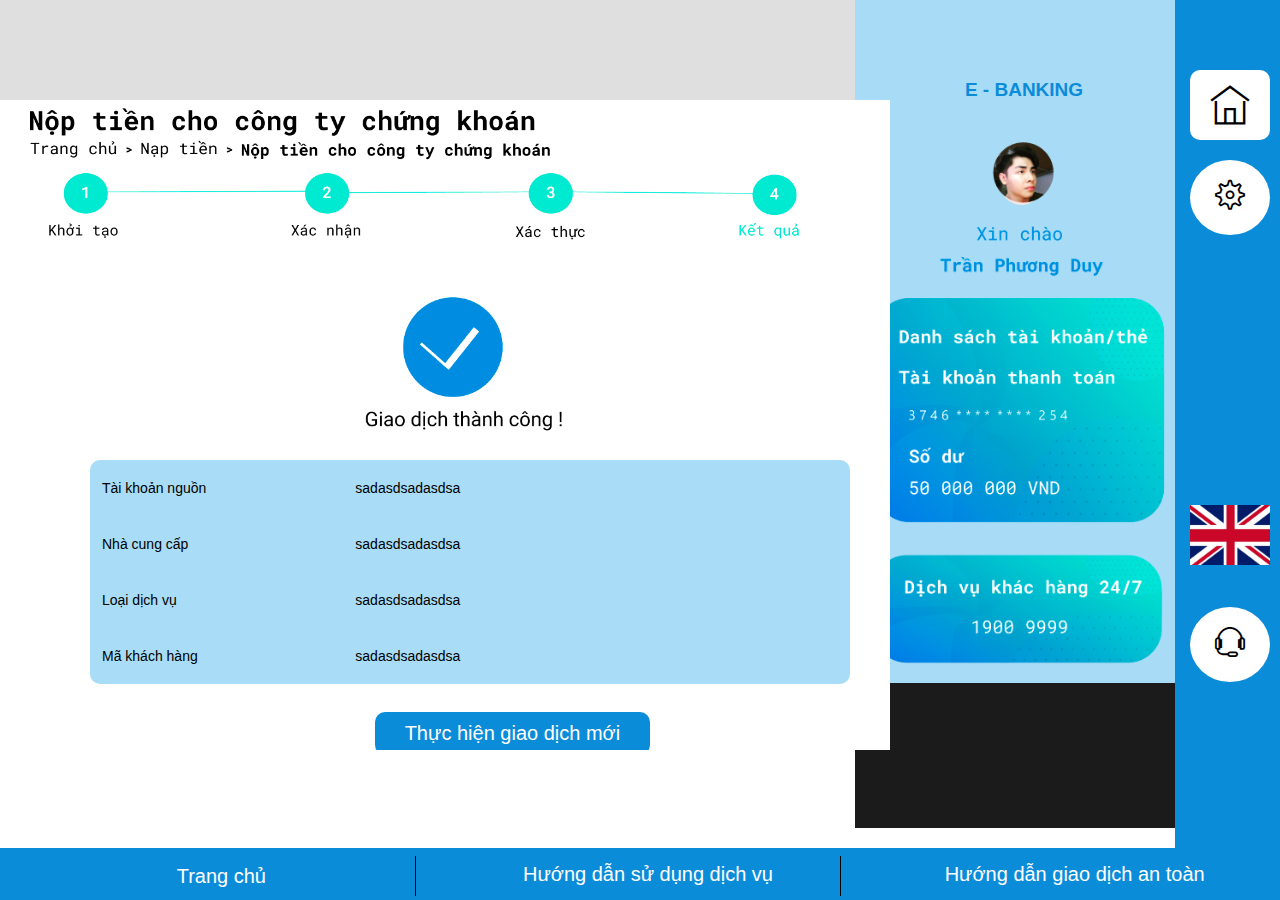
==== e-banking/chungkhoankq.html @ def2f284 "add project" ====
<!DOCTYPE html>
<html lang="en">
<head>
    <meta charset="UTF-8">
    <meta http-equiv="X-UA-Compatible" content="IE=edge">
    <meta name="viewport" content="width=device-width, initial-scale=1.0">
    <title>Document</title>

    <link rel="stylesheet" href="./assets/css/base.css">
    <link rel="stylesheet" href="./assets/css/main.css">
    <link rel="stylesheet" href="./assets/css/grid.css">
    <link rel="stylesheet" href="./assets/fonts/themify-icons.css">
    <link rel="stylesheet" href="./assets/css/news-infomation.css">
    <link rel="stylesheet" href="./assets/css/admin.css">
    <link rel="stylesheet" href="./assets/css/admin-info.css">
</head>
<body>
    <div id="main">
        
           
            <nav class="sidebar"> 
                <ul>   <li><a href="#">E - BANKING</a></li>
                      <li>
                        <div class="img"> 
                         <img src="./assets/img/daidien.png">
                        </div>
            
                       </li>
              </ul>
           </nav>
            <nav class="ktmduke ">
              
                <div class="home"><a href="./index.html"><i class=ti-home></i></a></div>
                <div class="home2"><i class=ti-settings></i></div>
                <div class="home3"><img src="./assets/img/co.png"></div>
                
                <div class="home4"><i class=ti-headphone-alt></i></div>
              
            </nav>

           

            <!--  -->
       
           
           <div class="ttn data-name colordfdfdf "></div>
           <div class="ttnt data-name colordfdfdf ">
              <!-- <div class="row ">
                  <div class ="col cailan l-3">
                      <div class="tron"><p>1</p></div>
                      <div class = "chu row"> <p>con cac</p></div>
                  </div>
                  <div class ="col l-3">
                    <div class="tron"><p>2</p></div>
                  </div>
                   <div class ="col l-3">
                        <div class="tron"><p>3</p></div>
                 </div>
                  <div class ="col l-3">
                         <div class="tron"><p>4</p></div>
                  </div>
                
            </div> -->
            <div class="cailan">
              <img src="./assets/img/ck4.png">
            </div>
            <div class="cailan">
                <img src="./assets/img/thanhcong.png">
              </div>
           
            <div class="row nhap">
              <div class="col l-4 colchu">Tài khoản nguồn</div>
              <div class= "col l-8 colnhap">
               <p>sadasdsadasdsa</p>

              </div>
              <div class="col l-4 colchu">Nhà cung cấp</div>
              <div class= "col l-8 colnhap">
                <p>sadasdsadasdsa</p>

              </div>
              <div class="col l-4 colchu">Loại dịch vụ</div>
              <div class= "col l-8 colnhap">
                <p>sadasdsadasdsa</p>
            </div>
              <div class="col l-4 colchu">Mã khách hàng</div>
              <div class= "col l-8 colnhap">
                <p>sadasdsadasdsa</p>
              </div>
            </div>
          
            
            
            <div class="row"> 
                <div class="col ok l-o-4 "><a href="./index.html"><button class="btnth marginl40">Thực hiện giao dịch mới</button></a></div>
              </div>

          
          
          
          
          </div>  
      </div>
     

   
       
   </div>

       
         
             
        
          </div>
          
          <!-- ------------------------------- -->
   
          <!-- ------------------------------- -->
 
          <div id="footer " class="grid">
            <div class="fot row">
              <div class=" col l-4"><a href="./index.html">Trang chủ</a></div>
           <div class=" col t l-4"><p>Hướng dẫn sử dụng dịch vụ</p></div>
           <div class=" col l-4"><p>Hướng dẫn giao dịch an toàn</p></div>
           </div>
        </div>
        <!-- ---------------------------------------------------------------- -->
        
    </div>
   
</body>
</html>


<!-- nha kich thuoc 340 290 -->
---- e-banking/assets/css/base.css ----
:root {
    --white--color:#fff;
    --black--color:#000;
    --text--color:#333;
}
* {
    box-sizing: border-box;
    padding: 0;
    margin: 0;
  
}
html {
    font-size:62.5%;
    font-family: Arial, Helvetica, sans-serif;
}
p {
    font-size:1rem;
    line-height:1.6rem;
    font-family: sans-serif;
    box-sizing: border-box;
}

#main{
    overflow: hidden;
}
---- e-banking/assets/css/main.css ----
#header {
    position: fixed;
    top:0;
    right:0;
    left:0;
    z-index: 1;   
}
#nav {
    display:flex;
    background-color:#25C8B4;
    height: 60px; 
    justify-content: space-between;
}
#nav .nav-project a,
#nav .nav-introduce a
{
color:#F9B808;
}
.header-img {
    height:60px;
    width:60px;
    padding:2px 2px;
}
.header-img:hover {
    opacity:0.6;
}
#nav .nav-item{
    color: cornsilk;
    list-style:none;
    margin:0 16px;
    position: relative;
}
.header-wishlist{
    height:25px;
    width:25px;
    line-height:60px;
    justify-content: none;  
}
#nav>.nav-item>li {
    display: inline-block;
    padding: 0 8px;
}
.nav-item > li > a {
    text-decoration:none;
    color:#fff;
    font-size:18px;
    line-height: 60px;
}
#nav .nav-item>li:hover>a {
    color:#F9B808;
}
#nav .nav-item .subnav {
    position:absolute;
    display:none;
}
#nav .nav-item>li:hover> .subnav {
    display:block;
    position:absolute;
}
#nav .subnav li{
    display:block;
    background-color:#25C8B4;
    list-style-type: none;
    min-width: 150px;
    text-align: center;
}
#nav .subnav a{
    color: #fff;
    text-decoration:none;
    font-size: 18px;
    line-height: 60px;
    padding: 0 16px;
}
#nav .subnav>li:hover>a{
    color:#F9B808;
}
#nav .subnav>li:hover{
    background-color:#C0F7FB;
    box-shadow:0 10px 10px #C0F7FB;
}
#nav .header-wishlist:hover{
    opacity:0.6;
}
#introduce--slider--section{
    position: relative;
    margin-top: 60px;
    padding-top: 50%;
    /* them vao o tren 50% chieu ngang cua no */
    background: url('/assets/img/introduce-section/slider-img.png') top center/ cover no-repeat;
}
#introduce--value--sction{
margin-top: 50px;
padding-bottom: 200px;
background:url('/assets/img/introduce-section/1backgroundimg.png') top center/cover no-repeat;

}
#introduce--value--section .value-item  {

}
#introduce--value--section .value-img{
 
}
#introduce--value--section .-img{
    width:200px;
    height:200px;
    border: 10px solid #25C8B4;
    border-radius: 50%;
    margin-top:20px;
}
#introduce--value--section .-img:hover{
border: 10px solid #C0F7FB;
box-shadow:0 0 15px rgb(113, 234, 250);
opacity:0.6;
}
#introduce--value--section h1{
    padding-top:40px;
    font-size:20px;
    color:#F9B808;
}
#introduce--value--section p{
    padding-top: 20px;
    font-size:18px;
    line-height:30px;
  
}
#introduce--partner--section{
    background-color: #C0F7FB;
    border-bottom: 100px solid #c0f7fb;
    border-top: 100px solid #c0f7fb;
}

#introduce--partner--section .row{
    background-color: #fff;
}

#introduce--partner--section h1{
    margin-top: 20px;
    color:#F9B808;
    text-align:center;
    font-weight: 200;
    font-size:40px;
}

.footer-item-1 .footer--logo{
padding-top: 60px;
}
 .footer-logo-img{
    margin-top: 10px;
    width:80%;
}
.footer-item-2{
    margin: 0 24px;
}
.footer-item-2 .head h1{
    font-size:40px;
    margin-top: 60px;
    margin-bottom: 20px;
    border-bottom:2px solid #000;
    text-align: left;
}
.footer-item-2 .footer-paragraph p{
    text-align: left;
    font-size:16px;
    line-height: 28px;
}
.footer-item-3 h1{
    font-size:40px;
    margin-top: 60px;
    margin-bottom: 20px;
    border-bottom: 2px solid #000;
}
.footer-item-{
    margin: 0 0px;
}


.footer-item-3 .footer-contact  a{
    text-align:center;
    padding:10px 0;
    padding-left: 10px;
    padding-right: 10px;
    margin-top:10px;
    margin-bottom: 100px;
    font-size:20px;
    cursor: pointer;
    box-shadow:0 5px 5px 5px #929797;
}
---- e-banking/assets/css/grid.css ----
#nav .subnav li{
    color: #fff;
    text-decoration:none;
    font-size: 18px;
    line-height: 60px;
    padding: 0 16px;
}

#nav .subnav>li:hover{
    background-color:#C0F7FB;
    box-shadow:0 10px 10px #C0F7FB;
    color:#F9B808;
    cursor: pointer;
}
.grid {
    width: 100%;
    /* display: block; */
    padding: 0;
}
.grid.wide {
    max-width: 1200px;
    margin: 0 auto;
}
.row {
    display: flex;
    flex-wrap: wrap;
    margin-left: -4px;
    margin-right: -4px;
}
.row.no-gutters {
    margin-left: 0;
    margin-right: 0;
}

.col {
    padding-left: 4px;
    padding-right: 4px;
}

.row.no-gutters .col {
    padding-left: 0;
    padding-right: 0;
}

.c-0 {
    display: none;
}

.c-1 {
    flex: 0 0 8.33333%;
    max-width: 8.33333%;
}

.c-2 {
    flex: 0 0 16.66667%;
    max-width: 16.66667%;
}

.c-3 {
    flex: 0 0 25%;
    max-width: 25%;
}

.c-4 {
    flex: 0 0 33.33333%;
    max-width: 33.33333%;
}

.c-5 {
    flex: 0 0 41.66667%;
    max-width: 41.66667%;
}

.c-6 {
    flex: 0 0 50%;
    max-width: 50%;
}

.c-7 {
    flex: 0 0 58.33333%;
    max-width: 58.33333%;
}

.c-8 {
    flex: 0 0 66.66667%;
    max-width: 66.66667%;
}

.c-9 {
    flex: 0 0 75%;
    max-width: 75%;
}

.c-10 {
    flex: 0 0 83.33333%;
    max-width: 83.33333%;
}

.c-11 {
    flex: 0 0 91.66667%;
    max-width: 91.66667%;
}

.c-12 {
    flex: 0 0 100%;
    max-width: 100%;
}

.c-o-1 {
    margin-left: 8.33333%;
}

.c-o-2 {
    margin-left: 16.66667%;
}

.c-o-3 {
    margin-left: 25%;
}

.c-o-4 {
    margin-left: 33.33333%;
}

.c-o-5 {
    margin-left: 41.66667%;
}

.c-o-6 {
    margin-left: 50%;
}

.c-o-7 {
    margin-left: 58.33333%;
}

.c-o-8 {
    margin-left: 66.66667%;
}

.c-o-9 {
    margin-left: 75%;
}

.c-o-10 {
    margin-left: 83.33333%;
}

.c-o-11 {
    margin-left: 91.66667%;
}

/* >= Tablet */
@media (min-width: 740px) {
    .row {
        margin-left: -8px;
        margin-right: -8px;
    }

    .col {
        padding-left: 8px;
        padding-right: 8px;
    }

    .m-0 {
        display: none;
    }

    .m-1,
    .m-2,
    .m-3,
    .m-4,
    .m-5,
    .m-6,
    .m-7,
    .m-8,
    .m-9,
    .m-10,
    .m-11,
    .m-12 {
        display: block;
    }

    .m-1 {
        flex: 0 0 8.33333%;
        max-width: 8.33333%;
    }

    .m-2 {
        flex: 0 0 16.66667%;
        max-width: 16.66667%;
    }

    .m-3 {
        flex: 0 0 25%;
        max-width: 25%;
    }

    .m-4 {
        flex: 0 0 33.33333%;
        max-width: 33.33333%;
    }

    .m-5 {
        flex: 0 0 41.66667%;
        max-width: 41.66667%;
    }

    .m-6 {
        flex: 0 0 50%;
        max-width: 50%;
    }

    .m-7 {
        flex: 0 0 58.33333%;
        max-width: 58.33333%;
    }

    .m-8 {
        flex: 0 0 66.66667%;
        max-width: 66.66667%;
    }

    .m-9 {
        flex: 0 0 75%;
        max-width: 75%;
    }

    .m-10 {
        flex: 0 0 83.33333%;
        max-width: 83.33333%;
    }

    .m-11 {
        flex: 0 0 91.66667%;
        max-width: 91.66667%;
    }

    .m-12 {
        flex: 0 0 100%;
        max-width: 100%;
    }

    .m-o-1 {
        margin-left: 8.33333%;
    }

    .m-o-2 {
        margin-left: 16.66667%;
    }

    .m-o-3 {
        margin-left: 25%;
    }

    .m-o-4 {
        margin-left: 33.33333%;
    }

    .m-o-5 {
        margin-left: 41.66667%;
    }

    .m-o-6 {
        margin-left: 50%;
    }

    .m-o-7 {
        margin-left: 58.33333%;
    }

    .m-o-8 {
        margin-left: 66.66667%;
    }

    .m-o-9 {
        margin-left: 75%;
    }

    .m-o-10 {
        margin-left: 83.33333%;
    }

    .m-o-11 {
        margin-left: 91.66667%;
    }
}

/* PC medium resolution > */
@media (min-width: 1113px) {
    .row {
        margin-left: -12px;
        margin-right: -12px;
    }

    .row.sm-gutter {
        margin-left: -5px;
        margin-right: -5px;
    }

    .col {
        padding-left: 12px;
        padding-right: 12px;
    }

    .row.sm-gutter .col {
        padding-left: 5px;
        padding-right: 5px;
    }

    .l-0 {
        display: none;
    }

    .l-1,
    .l-2,
    .l-2-4,
    .l-3,
    .l-4,
    .l-5,
    .l-6,
    .l-7,
    .l-8,
    .l-9,
    .l-10,
    .l-11,
    .l-12 {
        display: block;
    }

    .l-1 {
        flex: 0 0 8.33333%;
        max-width: 8.33333%;
    }

    .l-2 {
        flex: 0 0 16.66667%;
        max-width: 16.66667%;
    }

    .l-2-4 {
        flex: 0 0 20%;
        max-width: 20%;
    }

    .l-3 {
        flex: 0 0 25%;
        max-width: 25%;
    }

    .l-4 {
        flex: 0 0 33.33333%;
        max-width: 33.33333%;
    }

    .l-5 {
        flex: 0 0 41.66667%;
        max-width: 41.66667%;
    }

    .l-6 {
        flex: 0 0 50%;
        max-width: 50%;
    }

    .l-7 {
        flex: 0 0 58.33333%;
        max-width: 58.33333%;
    }

    .l-8 {
        flex: 0 0 66.66667%;
        max-width: 66.66667%;
    }

    .l-9 {
        flex: 0 0 75%;
        max-width: 75%;
    }

    .l-10 {
        flex: 0 0 83.33333%;
        max-width: 83.33333%;
    }

    .l-11 {
        flex: 0 0 91.66667%;
        max-width: 91.66667%;
    }

    .l-12 {
        flex: 0 0 100%;
        max-width: 100%;
    }

    .l-o-1 {
        margin-left: 8.33333%;
    }

    .l-o-2 {
        margin-left: 16.66667%;
    }

    .l-o-3 {
        margin-left: 25%;
    }

    .l-o-4 {
        margin-left: 33.33333%;
    }

    .l-o-5 {
        margin-left: 41.66667%;
    }

    .l-o-6 {
        margin-left: 50%;
    }

    .l-o-7 {
        margin-left: 58.33333%;
    }

    .l-o-8 {
        margin-left: 66.66667%;
    }

    .l-o-9 {
        margin-left: 75%;
    }

    .l-o-10 {
        margin-left: 83.33333%;
    }

    .l-o-11 {
        margin-left: 91.66667%;
    }
}

/* Tablet - PC low resolution */
@media (min-width: 740px) and (max-width: 1023px) {
    .wide {
        width: 644px;
    }
}

/* > PC low resolution */
@media (min-width: 1024px) and (max-width: 1239px) {
    .wide {
        width: 984px;
    }

    .wide .row {
        margin-left: -12px;
        margin-right: -12px;
    }

    .wide .row.sm-gutter {
        margin-left: -5px;
        margin-right: -5px;
    }

    .wide .col {
        padding-left: 12px;
        padding-right: 12px;
    }

    .wide .row.sm-gutter .col {
        padding-left: 5px;
        padding-right: 5px;
    }

    .wide .l-0 {
        display: none;
    }

    .wide .l-1,
    .wide .l-2,
    .wide .l-2-4,
    .wide .l-3,
    .wide .l-4,
    .wide .l-5,
    .wide .l-6,
    .wide .l-7,
    .wide .l-8,
    .wide .l-9,
    .wide .l-10,
    .wide .l-11,
    .wide .l-12 {
        display: block;
    }

    .wide .l-1 {
        flex: 0 0 8.33333%;
        max-width: 8.33333%;
    }

    .wide .l-2 {
        flex: 0 0 16.66667%;
        max-width: 16.66667%;
    }

    .wide .l-2-4 {
        flex: 0 0 20%;
        max-width: 20%;
    }

    .wide .l-3 {
        flex: 0 0 25%;
        max-width: 25%;
    }

    .wide .l-4 {
        flex: 0 0 33.33333%;
        max-width: 33.33333%;
    }

    .wide .l-5 {
        flex: 0 0 41.66667%;
        max-width: 41.66667%;
    }

    .wide .l-6 {
        flex: 0 0 50%;
        max-width: 50%;
    }

    .wide .l-7 {
        flex: 0 0 58.33333%;
        max-width: 58.33333%;
    }

    .wide .l-8 {
        flex: 0 0 66.66667%;
        max-width: 66.66667%;
    }

    .wide .l-9 {
        flex: 0 0 75%;
        max-width: 75%;
    }

    .wide .l-10 {
        flex: 0 0 83.33333%;
        max-width: 83.33333%;
    }

    .wide .l-11 {
        flex: 0 0 91.66667%;
        max-width: 91.66667%;
    }

    .wide .l-12 {
        flex: 0 0 100%;
        max-width: 100%;
    }

    .wide .l-o-1 {
        margin-left: 8.33333%;
    }

    .wide .l-o-2 {
        margin-left: 16.66667%;
    }

    .wide .l-o-3 {
        margin-left: 25%;
    }

    .wide .l-o-4 {
        margin-left: 33.33333%;
    }

    .wide .l-o-5 {
        margin-left: 41.66667%;
    }

    .wide .l-o-6 {
        margin-left: 50%;
    }

    .wide .l-o-7 {
        margin-left: 58.33333%;
    }

    .wide .l-o-8 {
        margin-left: 66.66667%;
    }

    .wide .l-o-9 {
        margin-left: 75%;
    }

    .wide .l-o-10 {
        margin-left: 83.33333%;
    }

    .wide .l-o-11 {
        margin-left: 91.66667%;
    }
}
.col {
    text-align: center;
   
    background-clip: content-box;
    margin-top: 8px;
    margin-bottom: 8px;
}
@media (min-width: 1024px) {
    iframe{
        height:662px;
}}
@media (min-width: 740px) and (max-width: 1023px) 
 {
     iframe{
        height:354px;
        width:100%;
    }
}
@media (max-width:739px) {
    iframe{
        height:354px;
        width:100%
    }
}
.margin-top-60px{
    margin-top: 60px;
}
.margin-bottom--8px{
    margin-bottom:-8px;
}
.margin-top-8px{
    margin-top: 8px;
}
.margin-left-right{
    margin-left:4px;
    margin-right: 0px;
}
.text{
    word-wrap: break-word;
    white-space: pre-wrap;
}
.border-4px {
    border: 4px solid #25c8b4;
}
.border-4px-2 {
    border: 4px solid #c0f7fb;
}
.border-2px {
    border: 4px solid #c0f7fb;
}
.border-around-4px {
    border-left: 4px solid #c0f7fb;
    border-right: 4px solid #c0f7fb;
    border-bottom: 4px solid #c0f7fb;
    
}
.border-around-4px-2{
    border-left: 12px solid #25c8b4;
    border-right: 4px solid #25c8b4;
    border-bottom: 4px solid #25c8b4;
    
}
.border-bottom-4px{
    border-bottom: 4px solid #c0f7fb;
}
.margin-left--2px{
    margin-left:-2px;
}
.btn{
    background-color:#25c8b4;
    font-size: 16px;
    line-height: 40px;
    text-align: center;
    padding:2px;
    text-transform: uppercase;
    margin-bottom: -6px;
}
.btn:hover {
    background-color:#c0f7fb;
    cursor: pointer;
}
.more-btn{
    background-color:#25c8b4;
    font-size: 16px;
    line-height: 40px;
    text-align: center;
    padding:10px;
    text-transform: uppercase;

}
.date-submit{
    position:absolute;
    right:0;
    bottom:0;
}
.more-btn:hover {
    background-color:#c0f7fb;
    cursor: pointer;
}
.sort-btn{
    margin-top:10px;
    background-color:#fff;
    font-size: 16px;
    line-height: 40px;
    text-align: center;
    border: 2px solid #c0f7fb;
    /* border-top-right-radius:20%;
    border-bottom-left-radius: 10%;
    border-bottom-right-radius: 10%;
    border-top-left-radius: 10%; */
    text-transform: uppercase;
}
.sort-btn:hover{
    border-color:#25c8b4;;
}
    .margin-left--8px{
margin-left:-24px;
    }
    .margin-left--16px{
        margin-left:-16px;
            }
    .padding-right-16px{
        padding-right: 16px;
    }
  
.margin-left-30px{
    margin-left:30px;
}
.margin-left-60px{
    margin-left:90px;
}
.margin-left-90px{
    margin-left:150px;
}
.background-color{
    background-color:#c0f7fb;
}
.font-size-20px{
    font-size:20px;
    text-transform:uppercase;
    text-align: left;
    color:#000;
}
.margin-left-right-80px{
    margin-left: 80px;
    margin-right: 80px;
}
.text-align-center{
    text-align:center;
  
}
.text-decoration-none{
    text-decoration: none;
    color: black;
}
.text-decoration-none-red{
    text-decoration: none;
    color:red;
}
.color-yellow{
    color: yellow;
}
.background-color-blue{
    background-color:#c0f7fb;
}
.input-field i{
    font-size: 20px;
    padding: 0 20px;
}

/* FORM DANG NHAP */

  
.popup-login .content {
    position: fixed;
  
    z-index: 1;  

   
    top: 50%;
    left: 50%;
    transform: translate(-50%,-150%) scale(0);
    width: 600px;
    height: 420px;
    z-index: 2;
    text-align: center;
    padding: 60px 0 0 0;
     border-radius: 18px;
    border: 2px solid #25c8b4;
    /* background: rgba(192, 247, 251, 1); */
    background:#fff;
    z-index: 1;
   }
   
   .popup-login .close-btn {
    position: absolute;
    right: 20px;
    top: 20px;
    width: 30px;
    height: 30px;
    color: white;
    font-size: 30px;
    border-radius: 50%;
    padding: 0px 5px 7px 5px;
    background: #25c8b4;
 
    }
   
   .popup-login.active .content {
   transition: all 300ms ease-in-out;
   transform: translate(-50%,-50%) scale(1);
   }
   
   .loginh1 h1 {
    text-align: center;
    font-size: 32px;
    font-weight: 600;
    padding-top: 20px;
    padding-bottom: 10px;
   }
   
  .logina a {
    font-weight: 600;
    color: white;
   }
   
   .input-field .validate {
       margin-top:10px;
   padding: 20px 80px;
   font-size: 16px;
   border-radius: 10px;
   border: none;
   margin-bottom: 15px;
   color: #000;
   background: #FFF;
     border: 1px solid #25c8b4;
   outline: none;
   }
   
   .first-button {
   color: white;
   font-size: 18px;
   font-weight: 500;
   padding: 30px 50px;
   border-radius: 40px;
   border: none;
   position: absolute;
   top: 50%;
   left: 20%;
   transform: translate(-50%, -50%);
   background: #25c8b5;
   box-shadow:  18px 18px 25px #1e1e1e, 
                -15px -15px 25px #1e1e1e;
   transition: box-shadow .35s ease !important;
   outline: none;
   }
   
   .first-button:active {  
   background: linear-gradient(145deg, #222222, #292929);
   box-shadow:  5px 5px 10px #262626, 
                -5px -5px 10px #262626;
   border: none;
   }
   
   .second-button {
   color: white;
   font-size: 18px;
   font-weight: 500;
   margin-top: 10px;
   margin-bottom: 10px;
   padding: 10px 30px;
   border-radius: 4px;
   border: none;
   background: #25c8b4;
 
   transition: box-shadow .35s ease !important;
   outline: none;
   }
   
   .second-button:active{
   background: linear-gradient(145deg,#222222, #292929);
   box-shadow: 5px 5px 10px #262626, -5px -5px 10px #262626;
   border: none;
   outline: none;
   }
   .loginp p{
   color: #bfc0c0;
   font-size: 100px;
   padding: 20px;
   }
   /* dangki */
   .popup-registration .content {
    position: fixed;
  
    z-index: 1;  

    top: 50%;
    left: 50%;
    transform: translate(-50%,-150%) scale(0);
    width: 600px;
    height: 600px;
    z-index: 2;
    text-align: center;
    padding: 60px 0 0 0;
     border-radius: 18px;
    border: 2px solid #25c8b4;
    /* background: rgba(192, 247, 251, 1); */
    background:#fff;
    z-index: 1;
   }
   
   .popup-registration .close-btn {
    position: absolute;
    right: 20px;
    top: 20px;
    width: 30px;
    height: 30px;
    color: white;
    font-size: 30px;
    border-radius: 50%;
    padding: 0px 5px 7px 5px;
    background: #25c8b4;
 
    }
    input[type="checkbox"] {
        -webkit-appearance: checkbox;
           -moz-appearance: checkbox;
                appearance: checkbox;
        display: inline-block;
        width: auto;
      }
   .popup-registration.active .content {
   transition: all 300ms ease-in-out;
   transform: translate(-50%,-50%) scale(1);
   }
   .position-initial{
       position:initial;

   }
   .position-absolute{
       position:absolute;
   }
.margin-49px{
    margin:4px;
}
.wishlist{
    width:600px;
    height:500px;
    overflow: hidden;
    overflow-y: scroll;
    background-color:#fff;
    display: none;
}
#nav .nav-item .wishlist{
    transform: translate(-100%,0);
    position: absolute;
    border:1px solid #25c8b4;
    padding:0px 20px;
}
.wl--estate--item--info{
    margin-left: -2px;
}
 .cha:hover{
    border:1px solid #25c8b4;
}
.wl--estate--item--info .text{

    font-size:12px;
    line-height: 14px;
    text-align:left;
    color:#000;
    margin-left: 20px;
}
#nav .nav-item>li:hover .wishlist{
    display:block;
    /* transform: translate(-100%,0) */
}
.height-120px{
    height:140px;
}
.wl-img{

}
.cha{
border: 4px solid #c0f7fb;
}
.llo{

}
.llo p{
text-align:right;
padding-right: 60px;
color: #C0F7FB;
}
.pagination{
    border: 1px solid #c0f7fb;
    border-radius: 16px;
    margin-top:20px;
}
.pagination a {
    color: black;
    /* line-height: 16px; */
    font-size:16px;
    float: left;

    padding: 16px 16px;
    text-decoration: none;
    transition: background-color .3s;
  }
  
  /* Style the active/current link */
  .pagination a.active {
    background-color: #c0f7fb;
    color: white;
    
  }
  .margin-left-12px{
      margin-left:12px;
  }
  
  /* Add a grey background color on mouse-over */
  .pagination a:hover:not(.active) {background-color: #ddd;}
.subnavli{
   width:350px;
    transform: translate(-50%,0);
    font-size: 20px;
}
.max-widtht{
    max-width:950px;

}
.minwidtht{
    min-width:950px;
    margin-right: 50px;
}


.ttnt{
    overflow: hidden;
    color:#0B8CD9;
    overflow-y: scroll;
    max-width:980px;
   background:#fff;
    margin-right:390px;
   margin-bottom: 50px;;
    position: relative;
}

.margin-right90px{
    margin-right:90px;
}

input[type=password], select, textarea{
    width: 100%;
    padding: 12px;
    border: 1px solid #ccc;
    border-radius: 4px;
    box-sizing: border-box;
    resize: vertical;
}
.ttnt i{
    font-size: 25px;
    color:#0B8CD9;
}
.ttnt i:hover{
    color:#25c8b5;
}
.ttnt a:hover{
    color:#25c8b5;
    cursor: pointer;
    text-decoration: none;
}
.ttnt a{
    text-decoration: none;
    color:#0B8CD9;
}
.ckbtn p {
    color:#fff;
    font-size: 20px;
    line-height: 40px;

}
.home a{
    text-decoration: none;
    color:#000;
}
.home:hover a{
    text-decoration: none;
    color:#0B8CD9;
}
.ckbtn{
  
    background-color:#0B8CD9;

    border-radius: 25px 0px 0px 25px;
    
  }
.fot p{
    font-size:20px;
    padding-top:10px;
    padding-left:40px;
    color:#fff;
}
.fot p:hover{
   color:#25c8b4;
   cursor: pointer;
}
.fot a:hover{
    opacity:80% ;
    cursor: pointer;
 }
.fot a{
    line-height: 40px;;
    font-size:20px;
    padding-top:10px;
    padding-left:40px;
    color:#fff;
    text-decoration: none;
}
.t{
    border-left:1px solid #000;
    border-right:1px solid #000;
}




.tron{
    width:60px;height:60px;
    border-radius:50%;
    background-color:#0B8CD9;
    margin-left:40px;
}

.tron p{
    line-height: 60px;
    font-size:20px;
    color:white;
}
.chu p{
    text-align:center;
}
.cailan img{

    max-width:100%;
}
.nhap {

    margin-left:90px;
    background-color:#a9dcf6;
    width:760px;
   
    margin-top: 10px;
    border-radius: 10px;
}

    input[type=text], select, textarea{
    width:100%;
  
    margin-top:5px;
    height:42px;
    padding: 12px;
    border: 1px solid #ccc;
    border-radius: 8px;
    box-sizing: border-box;
    resize: vertical;
  }
.colchu{
    
    font-size: 14px;
    color: #000;
    line-height:40px;
    text-align: left;
}
.colnhap p{
    font-size: 14px;
    color: #000;
    line-height:40px;
    text-align: left;
}

.colnhap{
    
    font-size: 16px;
    line-height:40px;
    color: #000;
    text-align:left;
}
.marginleft20{
    margin-left:20px;
} 
.ocef button{
    margin-top:20px;
    margin-left:400px;
    border: none;
    color: #fff;
    background-color: #0B8CD9;
    font-size:20px;
    padding:10px 30px;
    border-radius:10px;
    margin-bottom: 100px;
}


.ocef button:hover{
    background-color:#a9dcf6;
    cursor: pointer;
}
.ok button{
    margin-top:20px;
  
    border: none;
    color: #fff;
    background-color: #0B8CD9;
    font-size:20px;
    padding:10px 30px;
    border-radius:10px;
    margin-bottom: 100px;
    min-width: 190px;
}
.close button{
    margin-top:20px;
    border: 4px solid #0b8cd9;
    border: none;
    color: #fff;
    background-color: #50addb;
    font-size:20px;
    padding:10px 30px;
    border-radius:10px;
    margin-bottom: 100px;
    min-width: 190px;
}

.ok button:hover{
    background-color:#a9dcf6;
    cursor: pointer;
}
.close button:hover{
    background-color:#a9dcf6;
    cursor: pointer;
}
.marginl40{
    margin-left:50px;
}
---- e-banking/assets/fonts/themify-icons.css ----
@font-face {
	font-family: 'themify';
	src:url('fonts/themify.eot?-fvbane');
	src:url('fonts/themify.eot?#iefix-fvbane') format('embedded-opentype'),
		url('fonts/themify.woff?-fvbane') format('woff'),
		url('fonts/themify.ttf?-fvbane') format('truetype'),
		url('fonts/themify.svg?-fvbane#themify') format('svg');
	font-weight: normal;
	font-style: normal;
}

[class^="ti-"], [class*=" ti-"] {
	font-family: 'themify';
	speak: none;
	font-style: normal;
	font-weight: normal;
	font-variant: normal;
	text-transform: none;
	line-height: 1;

	/* Better Font Rendering =========== */
	-webkit-font-smoothing: antialiased;
	-moz-osx-font-smoothing: grayscale;
}

.ti-wand:before {
	content: "\e600";
}
.ti-volume:before {
	content: "\e601";
}
.ti-user:before {
	content: "\e602";
}
.ti-unlock:before {
	content: "\e603";
}
.ti-unlink:before {
	content: "\e604";
}
.ti-trash:before {
	content: "\e605";
}
.ti-thought:before {
	content: "\e606";
}
.ti-target:before {
	content: "\e607";
}
.ti-tag:before {
	content: "\e608";
}
.ti-tablet:before {
	content: "\e609";
}
.ti-star:before {
	content: "\e60a";
}
.ti-spray:before {
	content: "\e60b";
}
.ti-signal:before {
	content: "\e60c";
}
.ti-shopping-cart:before {
	content: "\e60d";
}
.ti-shopping-cart-full:before {
	content: "\e60e";
}
.ti-settings:before {
	content: "\e60f";
}
.ti-search:before {
	content: "\e610";
}
.ti-zoom-in:before {
	content: "\e611";
}
.ti-zoom-out:before {
	content: "\e612";
}
.ti-cut:before {
	content: "\e613";
}
.ti-ruler:before {
	content: "\e614";
}
.ti-ruler-pencil:before {
	content: "\e615";
}
.ti-ruler-alt:before {
	content: "\e616";
}
.ti-bookmark:before {
	content: "\e617";
}
.ti-bookmark-alt:before {
	content: "\e618";
}
.ti-reload:before {
	content: "\e619";
}
.ti-plus:before {
	content: "\e61a";
}
.ti-pin:before {
	content: "\e61b";
}
.ti-pencil:before {
	content: "\e61c";
}
.ti-pencil-alt:before {
	content: "\e61d";
}
.ti-paint-roller:before {
	content: "\e61e";
}
.ti-paint-bucket:before {
	content: "\e61f";
}
.ti-na:before {
	content: "\e620";
}
.ti-mobile:before {
	content: "\e621";
}
.ti-minus:before {
	content: "\e622";
}
.ti-medall:before {
	content: "\e623";
}
.ti-medall-alt:before {
	content: "\e624";
}
.ti-marker:before {
	content: "\e625";
}
.ti-marker-alt:before {
	content: "\e626";
}
.ti-arrow-up:before {
	content: "\e627";
}
.ti-arrow-right:before {
	content: "\e628";
}
.ti-arrow-left:before {
	content: "\e629";
}
.ti-arrow-down:before {
	content: "\e62a";
}
.ti-lock:before {
	content: "\e62b";
}
.ti-location-arrow:before {
	content: "\e62c";
}
.ti-link:before {
	content: "\e62d";
}
.ti-layout:before {
	content: "\e62e";
}
.ti-layers:before {
	content: "\e62f";
}
.ti-layers-alt:before {
	content: "\e630";
}
.ti-key:before {
	content: "\e631";
}
.ti-import:before {
	content: "\e632";
}
.ti-image:before {
	content: "\e633";
}
.ti-heart:before {
	content: "\e634";
}
.ti-heart-broken:before {
	content: "\e635";
}
.ti-hand-stop:before {
	content: "\e636";
}
.ti-hand-open:before {
	content: "\e637";
}
.ti-hand-drag:before {
	content: "\e638";
}
.ti-folder:before {
	content: "\e639";
}
.ti-flag:before {
	content: "\e63a";
}
.ti-flag-alt:before {
	content: "\e63b";
}
.ti-flag-alt-2:before {
	content: "\e63c";
}
.ti-eye:before {
	content: "\e63d";
}
.ti-export:before {
	content: "\e63e";
}
.ti-exchange-vertical:before {
	content: "\e63f";
}
.ti-desktop:before {
	content: "\e640";
}
.ti-cup:before {
	content: "\e641";
}
.ti-crown:before {
	content: "\e642";
}
.ti-comments:before {
	content: "\e643";
}
.ti-comment:before {
	content: "\e644";
}
.ti-comment-alt:before {
	content: "\e645";
}
.ti-close:before {
	content: "\e646";
}
.ti-clip:before {
	content: "\e647";
}
.ti-angle-up:before {
	content: "\e648";
}
.ti-angle-right:before {
	content: "\e649";
}
.ti-angle-left:before {
	content: "\e64a";
}
.ti-angle-down:before {
	content: "\e64b";
}
.ti-check:before {
	content: "\e64c";
}
.ti-check-box:before {
	content: "\e64d";
}
.ti-camera:before {
	content: "\e64e";
}
.ti-announcement:before {
	content: "\e64f";
}
.ti-brush:before {
	content: "\e650";
}
.ti-briefcase:before {
	content: "\e651";
}
.ti-bolt:before {
	content: "\e652";
}
.ti-bolt-alt:before {
	content: "\e653";
}
.ti-blackboard:before {
	content: "\e654";
}
.ti-bag:before {
	content: "\e655";
}
.ti-move:before {
	content: "\e656";
}
.ti-arrows-vertical:before {
	content: "\e657";
}
.ti-arrows-horizontal:before {
	content: "\e658";
}
.ti-fullscreen:before {
	content: "\e659";
}
.ti-arrow-top-right:before {
	content: "\e65a";
}
.ti-arrow-top-left:before {
	content: "\e65b";
}
.ti-arrow-circle-up:before {
	content: "\e65c";
}
.ti-arrow-circle-right:before {
	content: "\e65d";
}
.ti-arrow-circle-left:before {
	content: "\e65e";
}
.ti-arrow-circle-down:before {
	content: "\e65f";
}
.ti-angle-double-up:before {
	content: "\e660";
}
.ti-angle-double-right:before {
	content: "\e661";
}
.ti-angle-double-left:before {
	content: "\e662";
}
.ti-angle-double-down:before {
	content: "\e663";
}
.ti-zip:before {
	content: "\e664";
}
.ti-world:before {
	content: "\e665";
}
.ti-wheelchair:before {
	content: "\e666";
}
.ti-view-list:before {
	content: "\e667";
}
.ti-view-list-alt:before {
	content: "\e668";
}
.ti-view-grid:before {
	content: "\e669";
}
.ti-uppercase:before {
	content: "\e66a";
}
.ti-upload:before {
	content: "\e66b";
}
.ti-underline:before {
	content: "\e66c";
}
.ti-truck:before {
	content: "\e66d";
}
.ti-timer:before {
	content: "\e66e";
}
.ti-ticket:before {
	content: "\e66f";
}
.ti-thumb-up:before {
	content: "\e670";
}
.ti-thumb-down:before {
	content: "\e671";
}
.ti-text:before {
	content: "\e672";
}
.ti-stats-up:before {
	content: "\e673";
}
.ti-stats-down:before {
	content: "\e674";
}
.ti-split-v:before {
	content: "\e675";
}
.ti-split-h:before {
	content: "\e676";
}
.ti-smallcap:before {
	content: "\e677";
}
.ti-shine:before {
	content: "\e678";
}
.ti-shift-right:before {
	content: "\e679";
}
.ti-shift-left:before {
	content: "\e67a";
}
.ti-shield:before {
	content: "\e67b";
}
.ti-notepad:before {
	content: "\e67c";
}
.ti-server:before {
	content: "\e67d";
}
.ti-quote-right:before {
	content: "\e67e";
}
.ti-quote-left:before {
	content: "\e67f";
}
.ti-pulse:before {
	content: "\e680";
}
.ti-printer:before {
	content: "\e681";
}
.ti-power-off:before {
	content: "\e682";
}
.ti-plug:before {
	content: "\e683";
}
.ti-pie-chart:before {
	content: "\e684";
}
.ti-paragraph:before {
	content: "\e685";
}
.ti-panel:before {
	content: "\e686";
}
.ti-package:before {
	content: "\e687";
}
.ti-music:before {
	content: "\e688";
}
.ti-music-alt:before {
	content: "\e689";
}
.ti-mouse:before {
	content: "\e68a";
}
.ti-mouse-alt:before {
	content: "\e68b";
}
.ti-money:before {
	content: "\e68c";
}
.ti-microphone:before {
	content: "\e68d";
}
.ti-menu:before {
	content: "\e68e";
}
.ti-menu-alt:before {
	content: "\e68f";
}
.ti-map:before {
	content: "\e690";
}
.ti-map-alt:before {
	content: "\e691";
}
.ti-loop:before {
	content: "\e692";
}
.ti-location-pin:before {
	content: "\e693";
}
.ti-list:before {
	content: "\e694";
}
.ti-light-bulb:before {
	content: "\e695";
}
.ti-Italic:before {
	content: "\e696";
}
.ti-info:before {
	content: "\e697";
}
.ti-infinite:before {
	content: "\e698";
}
.ti-id-badge:before {
	content: "\e699";
}
.ti-hummer:before {
	content: "\e69a";
}
.ti-home:before {
	content: "\e69b";
}
.ti-help:before {
	content: "\e69c";
}
.ti-headphone:before {
	content: "\e69d";
}
.ti-harddrives:before {
	content: "\e69e";
}
.ti-harddrive:before {
	content: "\e69f";
}
.ti-gift:before {
	content: "\e6a0";
}
.ti-game:before {
	content: "\e6a1";
}
.ti-filter:before {
	content: "\e6a2";
}
.ti-files:before {
	content: "\e6a3";
}
.ti-file:before {
	content: "\e6a4";
}
.ti-eraser:before {
	content: "\e6a5";
}
.ti-envelope:before {
	content: "\e6a6";
}
.ti-download:before {
	content: "\e6a7";
}
.ti-direction:before {
	content: "\e6a8";
}
.ti-direction-alt:before {
	content: "\e6a9";
}
.ti-dashboard:before {
	content: "\e6aa";
}
.ti-control-stop:before {
	content: "\e6ab";
}
.ti-control-shuffle:before {
	content: "\e6ac";
}
.ti-control-play:before {
	content: "\e6ad";
}
.ti-control-pause:before {
	content: "\e6ae";
}
.ti-control-forward:before {
	content: "\e6af";
}
.ti-control-backward:before {
	content: "\e6b0";
}
.ti-cloud:before {
	content: "\e6b1";
}
.ti-cloud-up:before {
	content: "\e6b2";
}
.ti-cloud-down:before {
	content: "\e6b3";
}
.ti-clipboard:before {
	content: "\e6b4";
}
.ti-car:before {
	content: "\e6b5";
}
.ti-calendar:before {
	content: "\e6b6";
}
.ti-book:before {
	content: "\e6b7";
}
.ti-bell:before {
	content: "\e6b8";
}
.ti-basketball:before {
	content: "\e6b9";
}
.ti-bar-chart:before {
	content: "\e6ba";
}
.ti-bar-chart-alt:before {
	content: "\e6bb";
}
.ti-back-right:before {
	content: "\e6bc";
}
.ti-back-left:before {
	content: "\e6bd";
}
.ti-arrows-corner:before {
	content: "\e6be";
}
.ti-archive:before {
	content: "\e6bf";
}
.ti-anchor:before {
	content: "\e6c0";
}
.ti-align-right:before {
	content: "\e6c1";
}
.ti-align-left:before {
	content: "\e6c2";
}
.ti-align-justify:before {
	content: "\e6c3";
}
.ti-align-center:before {
	content: "\e6c4";
}
.ti-alert:before {
	content: "\e6c5";
}
.ti-alarm-clock:before {
	content: "\e6c6";
}
.ti-agenda:before {
	content: "\e6c7";
}
.ti-write:before {
	content: "\e6c8";
}
.ti-window:before {
	content: "\e6c9";
}
.ti-widgetized:before {
	content: "\e6ca";
}
.ti-widget:before {
	content: "\e6cb";
}
.ti-widget-alt:before {
	content: "\e6cc";
}
.ti-wallet:before {
	content: "\e6cd";
}
.ti-video-clapper:before {
	content: "\e6ce";
}
.ti-video-camera:before {
	content: "\e6cf";
}
.ti-vector:before {
	content: "\e6d0";
}
.ti-themify-logo:before {
	content: "\e6d1";
}
.ti-themify-favicon:before {
	content: "\e6d2";
}
.ti-themify-favicon-alt:before {
	content: "\e6d3";
}
.ti-support:before {
	content: "\e6d4";
}
.ti-stamp:before {
	content: "\e6d5";
}
.ti-split-v-alt:before {
	content: "\e6d6";
}
.ti-slice:before {
	content: "\e6d7";
}
.ti-shortcode:before {
	content: "\e6d8";
}
.ti-shift-right-alt:before {
	content: "\e6d9";
}
.ti-shift-left-alt:before {
	content: "\e6da";
}
.ti-ruler-alt-2:before {
	content: "\e6db";
}
.ti-receipt:before {
	content: "\e6dc";
}
.ti-pin2:before {
	content: "\e6dd";
}
.ti-pin-alt:before {
	content: "\e6de";
}
.ti-pencil-alt2:before {
	content: "\e6df";
}
.ti-palette:before {
	content: "\e6e0";
}
.ti-more:before {
	content: "\e6e1";
}
.ti-more-alt:before {
	content: "\e6e2";
}
.ti-microphone-alt:before {
	content: "\e6e3";
}
.ti-magnet:before {
	content: "\e6e4";
}
.ti-line-double:before {
	content: "\e6e5";
}
.ti-line-dotted:before {
	content: "\e6e6";
}
.ti-line-dashed:before {
	content: "\e6e7";
}
.ti-layout-width-full:before {
	content: "\e6e8";
}
.ti-layout-width-default:before {
	content: "\e6e9";
}
.ti-layout-width-default-alt:before {
	content: "\e6ea";
}
.ti-layout-tab:before {
	content: "\e6eb";
}
.ti-layout-tab-window:before {
	content: "\e6ec";
}
.ti-layout-tab-v:before {
	content: "\e6ed";
}
.ti-layout-tab-min:before {
	content: "\e6ee";
}
.ti-layout-slider:before {
	content: "\e6ef";
}
.ti-layout-slider-alt:before {
	content: "\e6f0";
}
.ti-layout-sidebar-right:before {
	content: "\e6f1";
}
.ti-layout-sidebar-none:before {
	content: "\e6f2";
}
.ti-layout-sidebar-left:before {
	content: "\e6f3";
}
.ti-layout-placeholder:before {
	content: "\e6f4";
}
.ti-layout-menu:before {
	content: "\e6f5";
}
.ti-layout-menu-v:before {
	content: "\e6f6";
}
.ti-layout-menu-separated:before {
	content: "\e6f7";
}
.ti-layout-menu-full:before {
	content: "\e6f8";
}
.ti-layout-media-right-alt:before {
	content: "\e6f9";
}
.ti-layout-media-right:before {
	content: "\e6fa";
}
.ti-layout-media-overlay:before {
	content: "\e6fb";
}
.ti-layout-media-overlay-alt:before {
	content: "\e6fc";
}
.ti-layout-media-overlay-alt-2:before {
	content: "\e6fd";
}
.ti-layout-media-left-alt:before {
	content: "\e6fe";
}
.ti-layout-media-left:before {
	content: "\e6ff";
}
.ti-layout-media-center-alt:before {
	content: "\e700";
}
.ti-layout-media-center:before {
	content: "\e701";
}
.ti-layout-list-thumb:before {
	content: "\e702";
}
.ti-layout-list-thumb-alt:before {
	content: "\e703";
}
.ti-layout-list-post:before {
	content: "\e704";
}
.ti-layout-list-large-image:before {
	content: "\e705";
}
.ti-layout-line-solid:before {
	content: "\e706";
}
.ti-layout-grid4:before {
	content: "\e707";
}
.ti-layout-grid3:before {
	content: "\e708";
}
.ti-layout-grid2:before {
	content: "\e709";
}
.ti-layout-grid2-thumb:before {
	content: "\e70a";
}
.ti-layout-cta-right:before {
	content: "\e70b";
}
.ti-layout-cta-left:before {
	content: "\e70c";
}
.ti-layout-cta-center:before {
	content: "\e70d";
}
.ti-layout-cta-btn-right:before {
	content: "\e70e";
}
.ti-layout-cta-btn-left:before {
	content: "\e70f";
}
.ti-layout-column4:before {
	content: "\e710";
}
.ti-layout-column3:before {
	content: "\e711";
}
.ti-layout-column2:before {
	content: "\e712";
}
.ti-layout-accordion-separated:before {
	content: "\e713";
}
.ti-layout-accordion-merged:before {
	content: "\e714";
}
.ti-layout-accordion-list:before {
	content: "\e715";
}
.ti-ink-pen:before {
	content: "\e716";
}
.ti-info-alt:before {
	content: "\e717";
}
.ti-help-alt:before {
	content: "\e718";
}
.ti-headphone-alt:before {
	content: "\e719";
}
.ti-hand-point-up:before {
	content: "\e71a";
}
.ti-hand-point-right:before {
	content: "\e71b";
}
.ti-hand-point-left:before {
	content: "\e71c";
}
.ti-hand-point-down:before {
	content: "\e71d";
}
.ti-gallery:before {
	content: "\e71e";
}
.ti-face-smile:before {
	content: "\e71f";
}
.ti-face-sad:before {
	content: "\e720";
}
.ti-credit-card:before {
	content: "\e721";
}
.ti-control-skip-forward:before {
	content: "\e722";
}
.ti-control-skip-backward:before {
	content: "\e723";
}
.ti-control-record:before {
	content: "\e724";
}
.ti-control-eject:before {
	content: "\e725";
}
.ti-comments-smiley:before {
	content: "\e726";
}
.ti-brush-alt:before {
	content: "\e727";
}
.ti-youtube:before {
	content: "\e728";
}
.ti-vimeo:before {
	content: "\e729";
}
.ti-twitter:before {
	content: "\e72a";
}
.ti-time:before {
	content: "\e72b";
}
.ti-tumblr:before {
	content: "\e72c";
}
.ti-skype:before {
	content: "\e72d";
}
.ti-share:before {
	content: "\e72e";
}
.ti-share-alt:before {
	content: "\e72f";
}
.ti-rocket:before {
	content: "\e730";
}
.ti-pinterest:before {
	content: "\e731";
}
.ti-new-window:before {
	content: "\e732";
}
.ti-microsoft:before {
	content: "\e733";
}
.ti-list-ol:before {
	content: "\e734";
}
.ti-linkedin:before {
	content: "\e735";
}
.ti-layout-sidebar-2:before {
	content: "\e736";
}
.ti-layout-grid4-alt:before {
	content: "\e737";
}
.ti-layout-grid3-alt:before {
	content: "\e738";
}
.ti-layout-grid2-alt:before {
	content: "\e739";
}
.ti-layout-column4-alt:before {
	content: "\e73a";
}
.ti-layout-column3-alt:before {
	content: "\e73b";
}
.ti-layout-column2-alt:before {
	content: "\e73c";
}
.ti-instagram:before {
	content: "\e73d";
}
.ti-google:before {
	content: "\e73e";
}
.ti-github:before {
	content: "\e73f";
}
.ti-flickr:before {
	content: "\e740";
}
.ti-facebook:before {
	content: "\e741";
}
.ti-dropbox:before {
	content: "\e742";
}
.ti-dribbble:before {
	content: "\e743";
}
.ti-apple:before {
	content: "\e744";
}
.ti-android:before {
	content: "\e745";
}
.ti-save:before {
	content: "\e746";
}
.ti-save-alt:before {
	content: "\e747";
}
.ti-yahoo:before {
	content: "\e748";
}
.ti-wordpress:before {
	content: "\e749";
}
.ti-vimeo-alt:before {
	content: "\e74a";
}
.ti-twitter-alt:before {
	content: "\e74b";
}
.ti-tumblr-alt:before {
	content: "\e74c";
}
.ti-trello:before {
	content: "\e74d";
}
.ti-stack-overflow:before {
	content: "\e74e";
}
.ti-soundcloud:before {
	content: "\e74f";
}
.ti-sharethis:before {
	content: "\e750";
}
.ti-sharethis-alt:before {
	content: "\e751";
}
.ti-reddit:before {
	content: "\e752";
}
.ti-pinterest-alt:before {
	content: "\e753";
}
.ti-microsoft-alt:before {
	content: "\e754";
}
.ti-linux:before {
	content: "\e755";
}
.ti-jsfiddle:before {
	content: "\e756";
}
.ti-joomla:before {
	content: "\e757";
}
.ti-html5:before {
	content: "\e758";
}
.ti-flickr-alt:before {
	content: "\e759";
}
.ti-email:before {
	content: "\e75a";
}
.ti-drupal:before {
	content: "\e75b";
}
.ti-dropbox-alt:before {
	content: "\e75c";
}
.ti-css3:before {
	content: "\e75d";
}
.ti-rss:before {
	content: "\e75e";
}
.ti-rss-alt:before {
	content: "\e75f";
}
---- e-banking/assets/css/admin.css ----
.nav{
    justify-content:space-between;
}
.admin-item{
    background-color: #242629;
    margin-left:12px;

}
#header-admin {
    position: fixed;
    top:0;
    right:0;
    left:0;
    z-index: 1;   
}
.nav-item i{
    font-size:20px;
    padding-right:20px;
}
#nav-admin {
    display:flex;
    justify-content: space-between;

    background-color: #2e3235;
        height: 100%; 
    justify-content: space-between;
}

.header-img {
    height:60px;
    width:60px;
    padding:2px 2px;
}
.header-img:hover {
    opacity:0.6;
}
#nav-admin .nav-item{
    color: cornsilk;
    list-style:none;
    margin:0 16px;
    position: relative;
}
.header-wishlist{
    height:25px;
    width:25px;
    line-height:60px;
    justify-content: none;  
}
#nav>.nav-item>li {
    display: inline-block;
    padding: 0 8px;
}
.nav-item > li > a {
    text-decoration:none;
    color:#fff;
    font-size:18px;
    line-height: 60px;
}
#nav .nav-item>li:hover>a {
    border-left-color: cyan;

}
/*  */
.marrgintop{
    margin-top:-8px;
}
.admin-item{
height:100vh;
position: fixed;
top:60px;
width:220px;
}
.d1{
    margin-top:14px;
    margin-left:15px;
}
 .d1 a{
    font-size:14px;
    margin-top:40px;
    text-decoration: none;
    position: relative;
    color:#6c757d;
}
.admin-item .d2 {
    font-size:16px;
    padding:20px 20px;
    text-decoration: none;
    position: relative;
    color:#929ca5;
}
.admin-item .d1 a{
    text-decoration: none;
    color:#6c757d;
}
.admin-item .d2 a{
    text-decoration: none;
    color:#919ca7;
}
.admin-item li {
    position: relative;}

.sub-admin-item{
    position:absolute;
    display:none;
}
.d2:hover .sub-admin-item{
    display:block;

}
.border-bottom-4px-den{
  
}
.border-around-4px-den{
    
}
table, th, td {
    border: 1px solid black;
    border-collapse: collapse;
  }
table  tr th{
    max-width:100px;
      font-size:20px;
      padding: 10px 30px;
      text-align: left;
  }
table  tr td{
      font-size: 16px;
      padding: 5px 50px;
       max-width:200px;
      text-align: left;
  }
.content-mid{
    margin-right:320px;
    margin-top:60px;
}

.border-space{
    border: 1px solid rgb(43, 39, 39);
    margin:20px;
}
.body-content{
    margin:10px;
}
.data-name a{
font-size:20px;
line-height: 40px;
padding:20px;
}
.lineheight{
    line-height:0px;
}
.border-1px{
    border-bottom: 1px solid #000;
}
.colordfdfdf{
    background-color:#dfdfdf;
}
.input-field1{
    left:0;
}
.input-field1 i{
    font-size: 25px;
    padding: 0px 0px 0px 10px;
}
   
.input-field1 .validate {
    margin-top:10px;
padding: 10px 80px;
font-size: 16px;
border-radius: 10px;
border: none;
margin-bottom: 15px;
color: #000;
background: #FFF;
  border: 1px solid #000;
outline: none;
margin-left:0px;
}
.left0{
    right:0;
}

.img2{
    margin-top:0px;
}
.img3{
    margin-top:0px;
}
.ttn {
   
    
    max-width:980px;
    background-image: url(/assets/img/qc.png);
   
    margin-right:390px;
    height:100px;
}
.fot{
    background-color: #0B8CD9;
    position: fixed;
    bottom:0;
    height:52px;
    width:100%;
}

#nav-admin .nav-item .subnav {
    position:absolute;
    display:none;
    min-width:300px;
}
#nav-admin .nav-item>li:hover> .subnav {
    display:block;
    position:absolute;
    transform: translate(-95%, 0%);
}
.s{
    justify-content:space-between; 
}
#nav-admin .subnav li{
    display:block;
    background-color:#524b4b;
    list-style-type: none;
    min-width: 150px;
    text-align: center;
}

.plus {

margin-left:500px;

}
.plus i{
    background-color: #fff;
    padding-right:10px;
    padding-top:10px;
    padding-bottom:10px;
    border-radius:50%;
    border: 1px solid #000;
}
.plus i:hover{
background-color: #dfdfdf;
cursor: pointer;
}
.search:hover{
color:#524b4b;  
cursor: pointer;
}
.s{
    justify-content:space-between;
}
.last ti{
 padding:10px;
}
.i-1{
    padding-top:5px;
    padding-left:5px;
    padding-right:5px;
    padding-bottom: 2px;
    border-radius:50%;
    border:1px solid #000;
  
    }
.i-2{
padding-top:5px;
padding-left:5px;
padding-right:5px;
border-radius:50%;
padding-right:5px;
padding-bottom: 2px;
border:1px solid #000;
margin-top:5px;
}
.i-1:hover{
    background-color:#dfdfdf;
}
.i-2:hover{
    background-color:#dfdfdf;
}


#admin-item .sub-admin-item .d2 li{
    display:block;
    background-color:#25C8B4;
    list-style-type: none;
    min-width: 150px;
    text-align: center;
}
#admin-item .sub-admin-item a{
    color: #fff;
    text-decoration:none;
    font-size: 18px;
    line-height: 60px;
    padding: 0 16px;
}
#admin-item .sub-admin>li:hover>a{
    color:#F9B808;
}
#nav .subnav>li:hover{
    background-color:#C0F7FB;
    box-shadow:0 10px 10px #C0F7FB;
}
#nav .header-wishlist:hover{
    opacity:0.6;
}







/* 
 */



.ktmduke{

    position:fixed;
    width:105px;
    height:100%;
    right:0;
    background-color:#0B8CD9;
}


.sidebar{
  
    position:fixed;
    max-width:320px;
 
    height:92%;
    right:105px;
    background:#1b1b1b;
  
}
.sibarscroll{
    max-height: 540px;
    overflow: hidden;
    overflow-y: scroll;
}
.sidebar .text{
    color:white;
    font-size: 25px;
    font-weight: 600;
    line-height: 65px;
    text-align: center;
    background:#1e1e1e;
    letter-spacing:1px;

}
nav ul{
    background-color:#a8dbf6;
 
    height:82%;
    width:100%;
    list-style:none;

}

nav ul li{
    line-height:60px;
    color:#0B8CD9;
}
nav ul li a{
    padding-top:60px;
    color:#0B8CD9;
    text-decoration: none;
    font-size: 19px;
    padding-left:15px;
    display:block;
    width:100%;
    border-left:3px solid transparent;
    font-weight: 800;
    text-align:center;
}

nav ul ul{
    position:static;
    display: none;
}
nav ul .serv-show.show{
    display:block;
}
nav ul .feat-show.show{
    display:block;
}
nav ul ul li{
    line-height:42px;
    border-bottom:none;
}
nav ul ul li i{
    font-size:12px;
}
nav ul ul li a{
    font-size:15px;
    color:#e6e6e6;
    padding-left:40px;

}
.logined{
    padding:20px;
}
.logined a{
    color:#b8b6b6;
    text-decoration: none;
    margin-left: 20px;
    font-size:12px;
    font-weight: 600;
  
}
.logined p{
    color:#b8b6b6;
    text-decoration: none;
    margin-left: 20px;
    margin-top:10px;
    font-size:18px;
    font-weight: 800;
}
.paddingt{
    padding-top:13px;
  
}
.pagination1{
    border: 1px solid #000;
    border-radius: 16px;
    margin-top:20px;
}
.pagination1 a {
    color: black;
    /* line-height: 16px; */
    font-size:16px;
    float: left;

    padding: 16px 16px;
    text-decoration: none;
    transition: background-color .3s;
  }
  
  /* Style the active/current link */
  .pagination1 a.active {
    background-color: #000;
    color: white;
  }
 .img img{
      width:320px;
  }


  .ttnt{
  
    color:#0B8CD9;

   background:#fff;
    margin-right:390px;
    height:650px;
    position: relative;
}
.div1{
   
}

.div1{
    margin-top:0px;
    margin-left: 20px;
}
.div1 a{
    font-size:12px;
    text-align: left;
}
.home{
    margin-top:70px;
    width:80px;
    margin-left:15px;
    border-radius: 10px;
    background-color: #fff;
    
}
.home i{
    line-height: 70px;
    font-size: 40px;
    padding:20px;
}
.home:hover,
.home2:hover,
.home4:hover{
    color:#0B8CD9;
    cursor: pointer;
}
.home2{
    margin-top:20px;
    width:80px;
    margin-left:15px;
    border-radius: 50%;
    background-color: #fff;
    
}       
.home2 {
   
    font-size: 30px;
    padding: 20px 25px;
}
.home3{
    margin-top:270px;
    width:80px;
    margin-left:15px;
  
  
    
}
.home3 img{
    width:80px;
    height:60px;
}
.home4{
    margin-top:40px;
    width:80px;
    margin-left:15px;
    border-radius: 50%;
    background-color: #fff;
    
}
.home4 {
   
    font-size: 30px;
    padding: 20px 25px;
}

.margincol{
    margin-left: 75px;
}
.margincol2{
    margin-left:125px;
}
---- e-banking/assets/css/admin-info.css ----
.admin-form{
    width:100%;
    margin:0 60px;
   }
  .admin{
    width:100%;
    padding:10px;

  margin: 20px 0;
  }
       .loginh2 {
      margin-left:30px;
      margin-bottom:10px;
     }
     
   
     .second-button2 {
      color: white;
      font-size: 18px;
      margin-left:34px;
      margin-top:20px;
      font-weight: 500;
      margin-top: 10px;
      margin-bottom: 10px;
      padding: 10px 30px;
      border-radius: 4px;
      border: none;
      background: #080a0a;
    
      transition: box-shadow .35s ease !important;
      outline: none;
      }
      
      .second-button2:active{
      background: linear-gradient(145deg,#222222, #292929);
      box-shadow: 5px 5px 10px #262626, -5px -5px 10px #262626;
      border: none;
      outline: none;
      }
      .loginp{
        font-size:12px;
        margin-left:20px;
      }
      .account-info h1{
        text-align: left;
      }
      .account-info p{
        text-align: left;
        font-size:14px;
      }
  .margin-top-20px{
    margin-top:60px;
  }
  .border-4px{
    border:4px solid #c0f7fb;
  }
  .i-1{
    padding:0px;
    width:40px;
    height:40px;
    margin-left: 50px;
}
.i-1 i{
    line-height:40px;  font-size:20px;
   
} 
.minwidth900px{
min-width:10px;
}
.right0 img{
  height:120px;
  
}
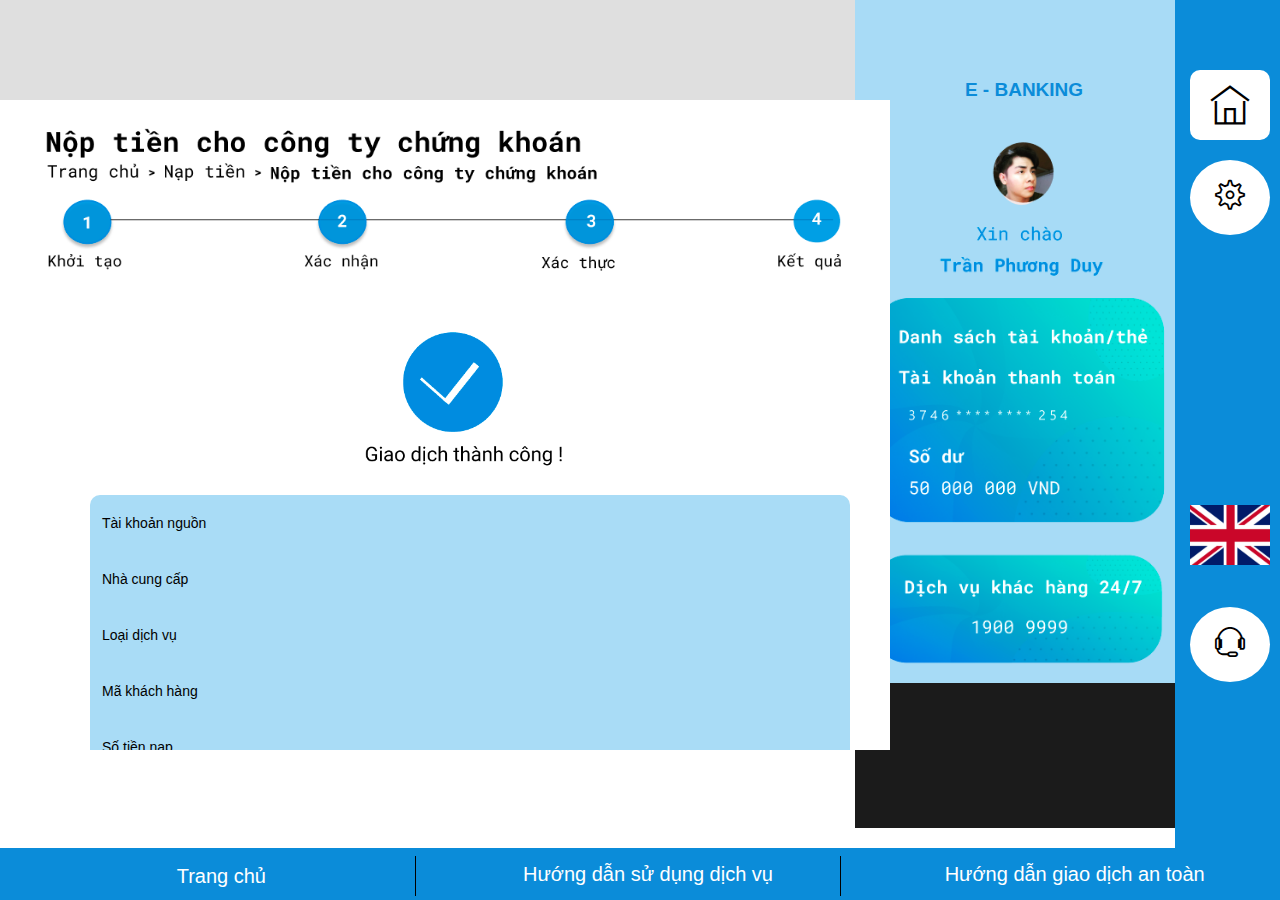
==== commit 63972f1d: "update interactive" ====
--- a/e-banking/chungkhoankq.html
+++ b/e-banking/chungkhoankq.html
@@ -13,6 +13,8 @@
     <link rel="stylesheet" href="./assets/css/news-infomation.css">
     <link rel="stylesheet" href="./assets/css/admin.css">
     <link rel="stylesheet" href="./assets/css/admin-info.css">
+    
+    <script src="./assets/js/chungkhoankq.js"></script>
 </head>
 <body>
     <div id="main">
@@ -71,21 +73,25 @@
             <div class="row nhap">
               <div class="col l-4 colchu">Tài khoản nguồn</div>
               <div class= "col l-8 colnhap">
-               <p>sadasdsadasdsa</p>
+               <p id="tknguon"></p>
 
               </div>
               <div class="col l-4 colchu">Nhà cung cấp</div>
               <div class= "col l-8 colnhap">
-                <p>sadasdsadasdsa</p>
+                <p id="nhacungcapck"></p>
 
               </div>
               <div class="col l-4 colchu">Loại dịch vụ</div>
               <div class= "col l-8 colnhap">
-                <p>sadasdsadasdsa</p>
+                <p id="loaidichvu"></p>
             </div>
               <div class="col l-4 colchu">Mã khách hàng</div>
               <div class= "col l-8 colnhap">
-                <p>sadasdsadasdsa</p>
+                <p id="makh"></p>
+              </div>
+              <div class="col l-4 colchu">Số tiền nạp</div>
+              <div class= "col l-8 colnhap">
+                <p id="sotien"></p>
               </div>
             </div>
           
